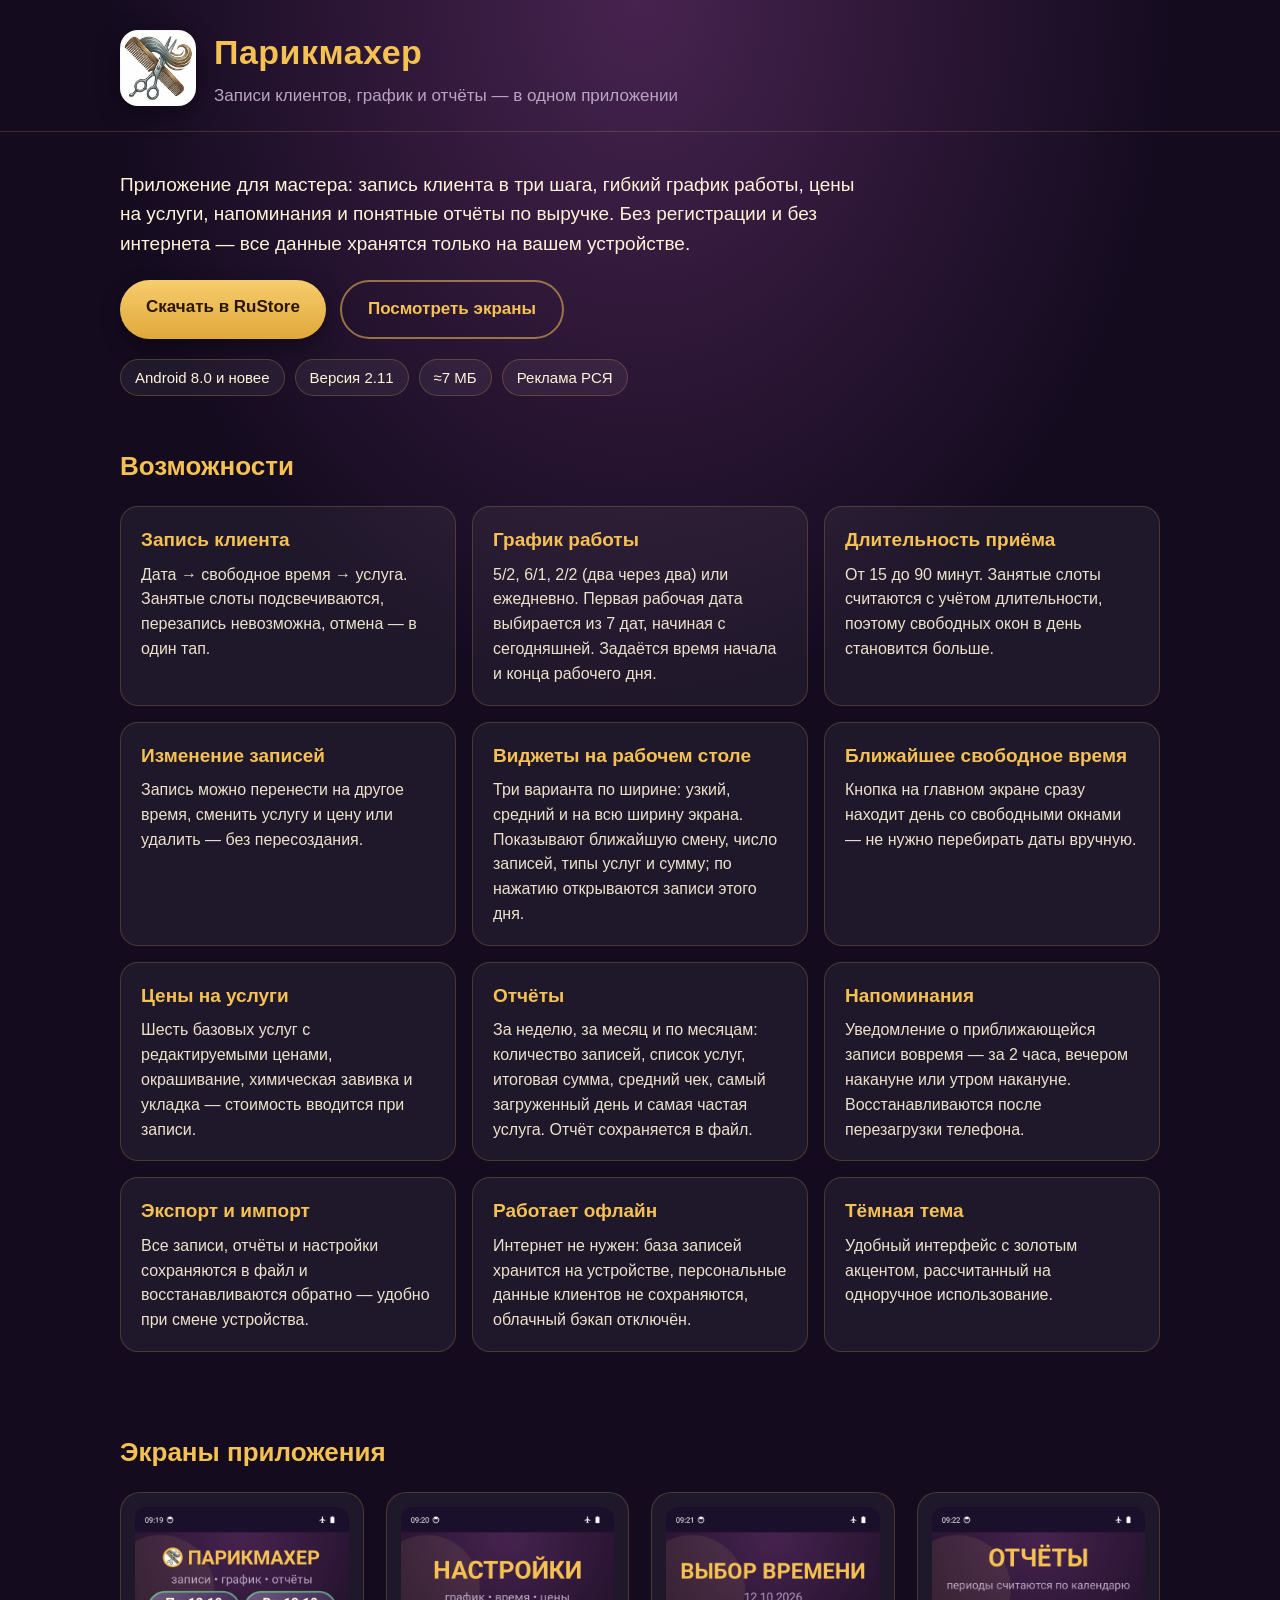
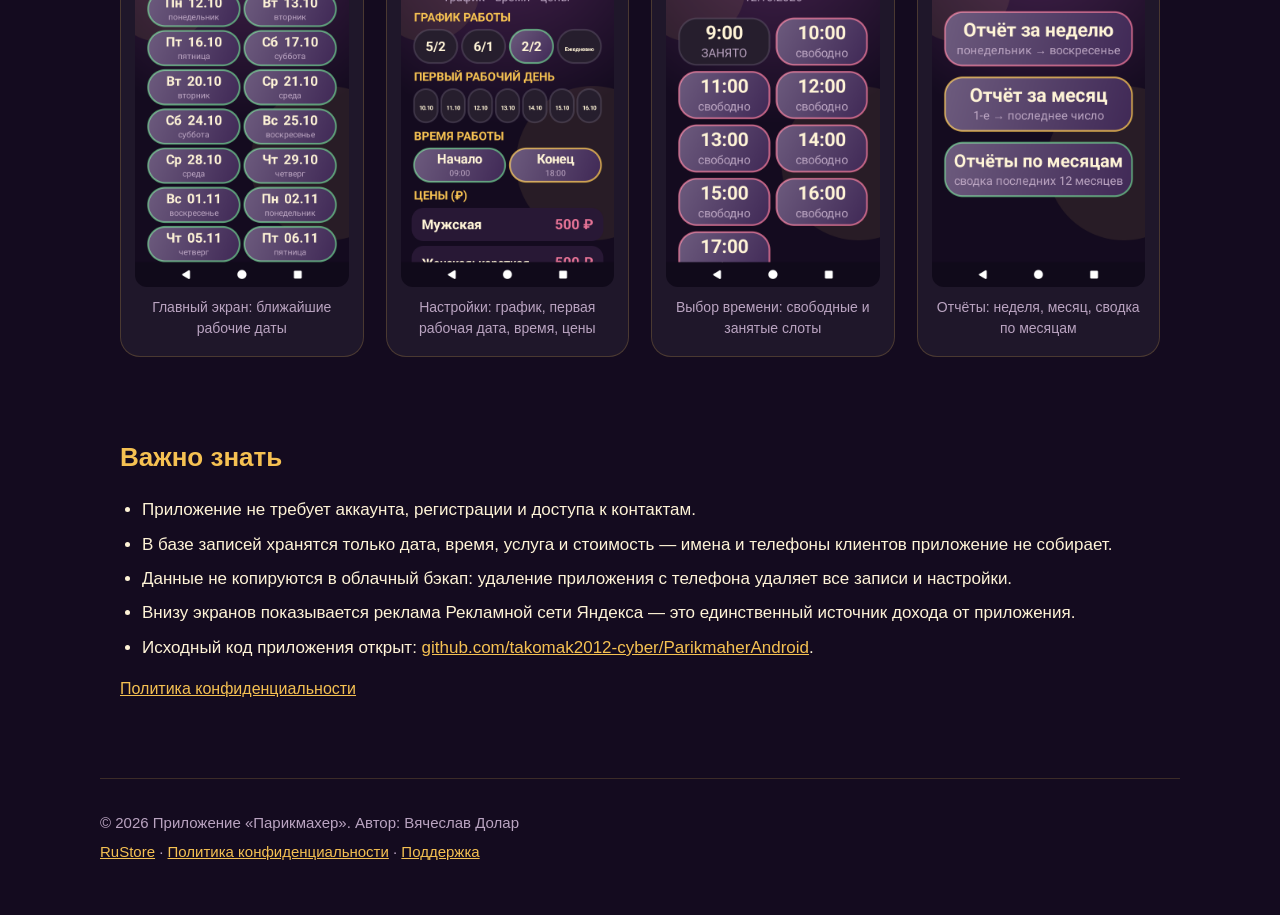
==== index.html @ 381b5c14 "Сайт: версия 2.11, услуга «Укладка»" ====
<!DOCTYPE html>
<html lang="ru">
<head>
<meta charset="utf-8">
<meta name="viewport" content="width=device-width, initial-scale=1">
<title>Парикмахер — записи клиентов, график и отчёты</title>
<meta name="description" content="«Парикмахер» — приложение для мастера: запись клиентов, гибкий график работы (5/2, 6/1, 2/2), цены на услуги, напоминания и отчёты по выручке. Данные хранятся только на устройстве.">
<meta property="og:title" content="Парикмахер — приложение для мастера">
<meta property="og:description" content="Записи клиентов, гибкий график, цены и отчёты по выручке в одном приложении.">
<meta property="og:type" content="website">
<meta property="og:image" content="assets/icon-512.png">
<link rel="icon" href="assets/icon-512.png">
<link rel="stylesheet" href="assets/style.css">
</head>
<body>

<header class="top">
  <div class="wrap top-in">
    <img class="logo" src="assets/icon-512.png" alt="Иконка приложения Парикмахер">
    <div>
      <h1>Парикмахер</h1>
      <p class="tag">Записи клиентов, график и отчёты — в одном приложении</p>
    </div>
  </div>
</header>

<main class="wrap">

  <section class="hero">
    <p class="lead">
      Приложение для мастера: запись клиента в три шага, гибкий график работы,
      цены на услуги, напоминания и понятные отчёты по выручке.
      Без регистрации и без интернета — все данные хранятся только на вашем устройстве.
    </p>
    <div class="cta">
      <a class="btn" href="https://rustore.ru/catalog/app/ru.parikmaher.app" rel="noopener">Скачать в RuStore</a>
      <a class="btn ghost" href="#screens">Посмотреть экраны</a>
    </div>
    <ul class="facts">
      <li>Android 8.0 и новее</li>
      <li>Версия 2.11</li>
      <li>≈7 МБ</li>
      <li>Реклама РСЯ</li>
    </ul>
  </section>

  <section class="block">
    <h2>Возможности</h2>
    <div class="grid">
      <div class="card"><h3>Запись клиента</h3><p>Дата → свободное время → услуга. Занятые слоты подсвечиваются, перезапись невозможна, отмена — в один тап.</p></div>
      <div class="card"><h3>График работы</h3><p>5/2, 6/1, 2/2 (два через два) или ежедневно. Первая рабочая дата выбирается из 7 дат, начиная с сегодняшней. Задаётся время начала и конца рабочего дня.</p></div>
      <div class="card"><h3>Длительность приёма</h3><p>От 15 до 90 минут. Занятые слоты считаются с учётом длительности, поэтому свободных окон в день становится больше.</p></div>
      <div class="card"><h3>Изменение записей</h3><p>Запись можно перенести на другое время, сменить услугу и цену или удалить — без пересоздания.</p></div>
      <div class="card"><h3>Виджеты на рабочем столе</h3><p>Три варианта по ширине: узкий, средний и на всю ширину экрана. Показывают ближайшую смену, число записей, типы услуг и сумму; по нажатию открываются записи этого дня.</p></div>
      <div class="card"><h3>Ближайшее свободное время</h3><p>Кнопка на главном экране сразу находит день со свободными окнами — не нужно перебирать даты вручную.</p></div>
      <div class="card"><h3>Цены на услуги</h3><p>Шесть базовых услуг с редактируемыми ценами, окрашивание, химическая завивка и укладка — стоимость вводится при записи.</p></div>
      <div class="card"><h3>Отчёты</h3><p>За неделю, за месяц и по месяцам: количество записей, список услуг, итоговая сумма, средний чек, самый загруженный день и самая частая услуга. Отчёт сохраняется в файл.</p></div>
      <div class="card"><h3>Напоминания</h3><p>Уведомление о приближающейся записи вовремя — за 2 часа, вечером накануне или утром накануне. Восстанавливаются после перезагрузки телефона.</p></div>
      <div class="card"><h3>Экспорт и импорт</h3><p>Все записи, отчёты и настройки сохраняются в файл и восстанавливаются обратно — удобно при смене устройства.</p></div>
      <div class="card"><h3>Работает офлайн</h3><p>Интернет не нужен: база записей хранится на устройстве, персональные данные клиентов не сохраняются, облачный бэкап отключён.</p></div>
      <div class="card"><h3>Тёмная тема</h3><p>Удобный интерфейс с золотым акцентом, рассчитанный на одноручное использование.</p></div>
    </div>
  </section>

  <section class="block" id="screens">
    <h2>Экраны приложения</h2>
    <div class="shots">
      <figure><img src="assets/screen-main.png" alt="Главный экран: рабочие даты"><figcaption>Главный экран: ближайшие рабочие даты</figcaption></figure>
      <figure><img src="assets/screen-settings.png" alt="Настройки: график, даты, время и цены"><figcaption>Настройки: график, первая рабочая дата, время, цены</figcaption></figure>
      <figure><img src="assets/screen-times.png" alt="Выбор времени записи"><figcaption>Выбор времени: свободные и занятые слоты</figcaption></figure>
      <figure><img src="assets/screen-reports.png" alt="Отчёты по неделе, месяцу и месяцам"><figcaption>Отчёты: неделя, месяц, сводка по месяцам</figcaption></figure>
    </div>
  </section>

  <section class="block about">
    <h2>Важно знать</h2>
    <ul>
      <li>Приложение не требует аккаунта, регистрации и доступа к контактам.</li>
      <li>В базе записей хранятся только дата, время, услуга и стоимость — имена и телефоны клиентов приложение не собирает.</li>
      <li>Данные не копируются в облачный бэкап: удаление приложения с телефона удаляет все записи и настройки.</li>
      <li>Внизу экранов показывается реклама Рекламной сети Яндекса — это единственный источник дохода от приложения.</li>
      <li>Исходный код приложения открыт: <a href="https://github.com/takomak2012-cyber/ParikmaherAndroid" rel="noopener">github.com/takomak2012-cyber/ParikmaherAndroid</a>.</li>
    </ul>
    <p><a href="privacy.html">Политика конфиденциальности</a></p>
  </section>

</main>

<footer class="wrap foot">
  <p>© 2026 Приложение «Парикмахер». Автор: Вячеслав Долар</p>
  <p class="links">
    <a href="https://rustore.ru/catalog/app/ru.parikmaher.app" rel="noopener">RuStore</a> ·
    <a href="privacy.html">Политика конфиденциальности</a> ·
    <a href="https://github.com/takomak2012-cyber/Parikmaher/issues">Поддержка</a>
  </p>
</footer>

</body>
</html>
---- assets/style.css ----
:root{
  --bg:#140b1f;
  --bg2:#281735;
  --gold:#f5c152;
  --cream:#fff4d7;
  --pink:#e87497;
  --green:#69c089;
  --muted:#baa4c1;
}
*{box-sizing:border-box}
html,body{margin:0;padding:0}
body{
  background:radial-gradient(60% 40% at 50% 0%, #47234f 0%, var(--bg) 70%) no-repeat, var(--bg);
  color:var(--cream);
  font-family:-apple-system,BlinkMacSystemFont,"Segoe UI",Roboto,"Helvetica Neue",Arial,sans-serif;
  line-height:1.55;
  -webkit-font-smoothing:antialiased;
}
a{color:var(--gold)}
.wrap{max-width:1080px;margin:0 auto;padding:0 20px}

.top{border-bottom:1px solid rgba(245,193,82,.18);padding:26px 0 22px}
.top-in{display:flex;align-items:center;gap:18px}
.logo{width:76px;height:76px;border-radius:18px;box-shadow:0 6px 24px rgba(0,0,0,.45)}
h1{margin:0;font-size:34px;letter-spacing:.5px;color:var(--gold)}
.tag{margin:4px 0 0;color:var(--muted);font-size:17px}

.hero{padding:38px 0 10px}
.lead{font-size:19px;max-width:760px;margin:0 0 22px}
.cta{display:flex;flex-wrap:wrap;gap:14px;margin:0 0 20px}
.btn{
  display:inline-block;padding:14px 26px;border-radius:999px;text-decoration:none;
  background:linear-gradient(180deg,#f7cd6d,#e0a83a);color:#2a1606;font-weight:700;font-size:17px;
  box-shadow:0 8px 20px rgba(0,0,0,.35);
}
.btn.ghost{background:transparent;color:var(--gold);border:2px solid rgba(245,193,82,.55);box-shadow:none}
.btn:hover{filter:brightness(1.06)}
.facts{list-style:none;display:flex;flex-wrap:wrap;gap:10px;padding:0;margin:0}
.facts li{background:rgba(255,255,255,.06);border:1px solid rgba(245,193,82,.22);border-radius:999px;padding:6px 14px;font-size:15px;color:var(--cream)}

.block{padding:40px 0}
.block h2{font-size:26px;color:var(--gold);margin:0 0 20px}
.grid{display:grid;grid-template-columns:repeat(auto-fit,minmax(260px,1fr));gap:16px}
.card{background:rgba(255,255,255,.05);border:1px solid rgba(245,193,82,.2);border-radius:18px;padding:18px 20px}
.card h3{margin:0 0 8px;font-size:19px;color:var(--gold)}
.card p{margin:0;color:var(--cream);opacity:.92;font-size:16px}

.shots{display:grid;grid-template-columns:repeat(auto-fit,minmax(230px,1fr));gap:22px}
.shots figure{margin:0;background:rgba(255,255,255,.05);border:1px solid rgba(245,193,82,.2);border-radius:20px;padding:14px 14px 16px}
.shots img{width:100%;display:block;border-radius:12px;background:#000}
.shots figcaption{margin-top:10px;font-size:14px;color:var(--muted);text-align:center}

.about ul{margin:0;padding-left:22px}
.about li{margin-bottom:8px;font-size:17px}

.foot{padding:26px 0 46px;color:var(--muted);font-size:15px;border-top:1px solid rgba(245,193,82,.18);margin-top:20px}
.foot p{margin:6px 0}

.prose{max-width:760px;padding:34px 0 10px}
.prose h1{font-size:30px;margin:0 0 18px}
.prose h2{font-size:21px;color:var(--gold);margin:26px 0 10px}
.prose p,.prose li{font-size:17px}
.back{display:inline-block;margin-bottom:10px}

@media (max-width:600px){
  h1{font-size:27px}
  .lead{font-size:17px}
  .block h2{font-size:22px}
}
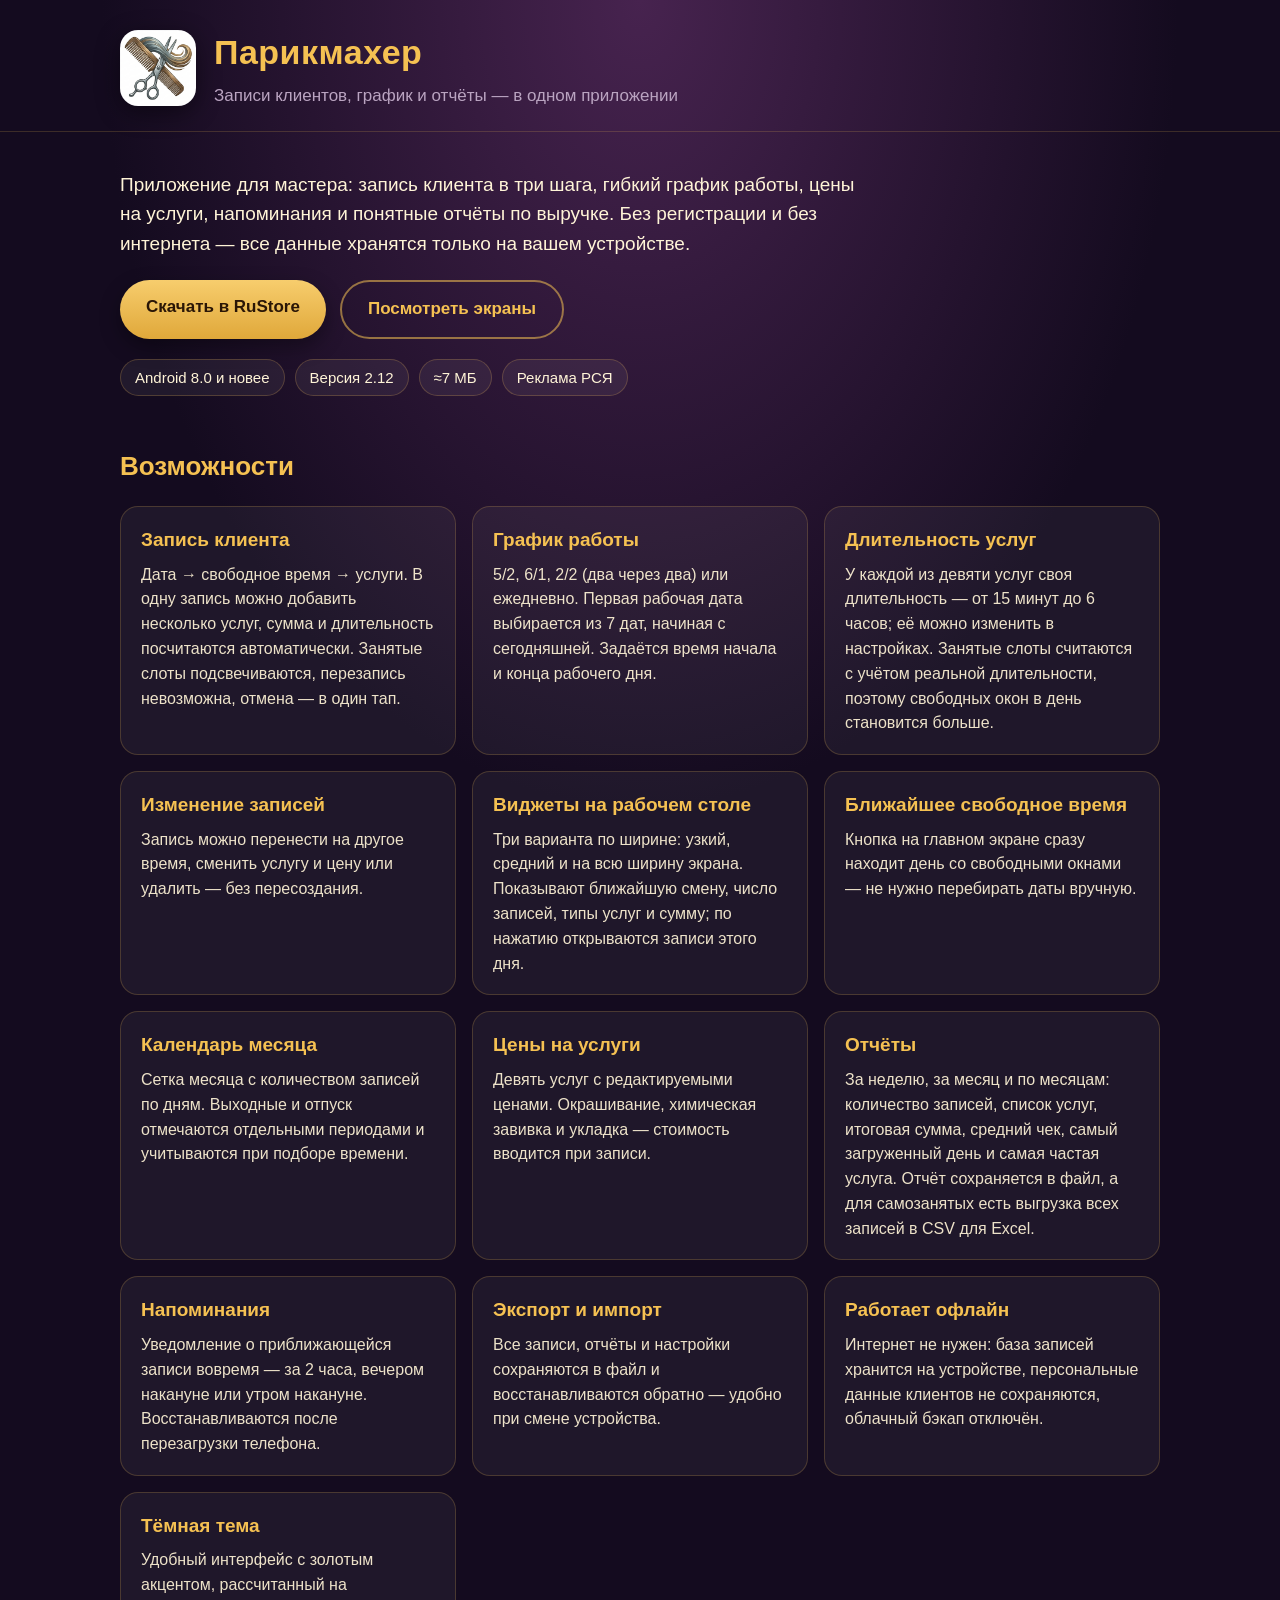
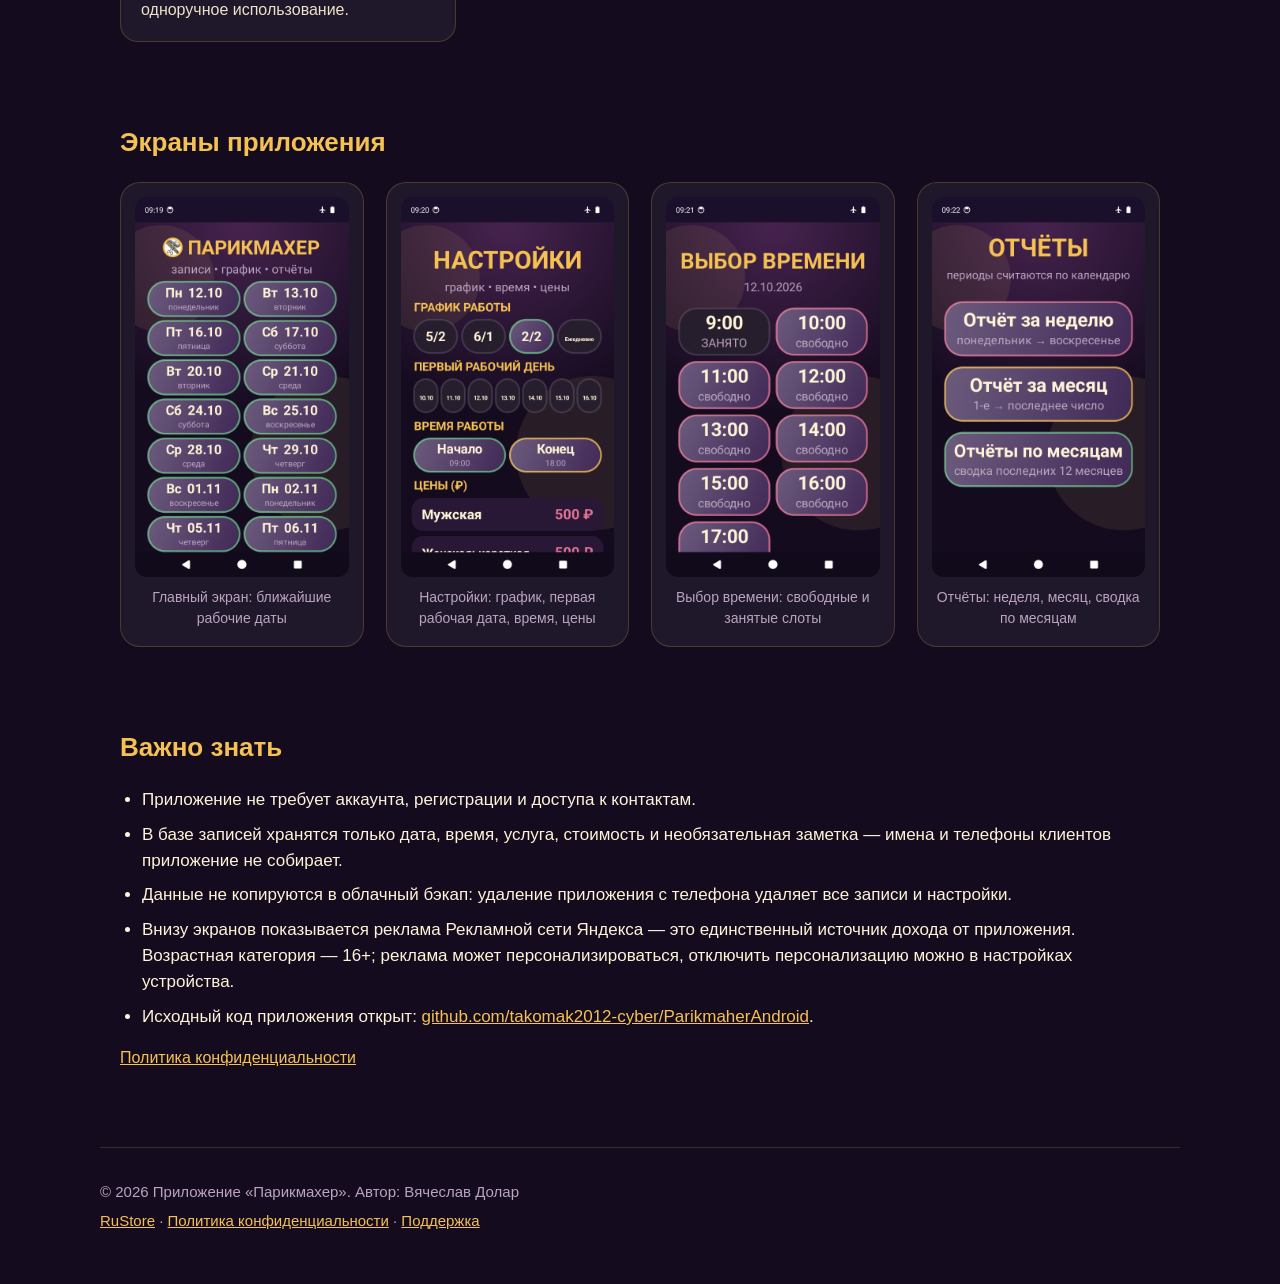
==== commit 5f583839: "Сайт: версия 2.12, услуги с длительностью, 16+" ====
--- a/index.html
+++ b/index.html
@@ -38,7 +38,7 @@
     </div>
     <ul class="facts">
       <li>Android 8.0 и новее</li>
-      <li>Версия 2.11</li>
+      <li>Версия 2.12</li>
       <li>≈7 МБ</li>
       <li>Реклама РСЯ</li>
     </ul>
@@ -47,14 +47,15 @@
   <section class="block">
     <h2>Возможности</h2>
     <div class="grid">
-      <div class="card"><h3>Запись клиента</h3><p>Дата → свободное время → услуга. Занятые слоты подсвечиваются, перезапись невозможна, отмена — в один тап.</p></div>
+      <div class="card"><h3>Запись клиента</h3><p>Дата → свободное время → услуги. В одну запись можно добавить несколько услуг, сумма и длительность посчитаются автоматически. Занятые слоты подсвечиваются, перезапись невозможна, отмена — в один тап.</p></div>
       <div class="card"><h3>График работы</h3><p>5/2, 6/1, 2/2 (два через два) или ежедневно. Первая рабочая дата выбирается из 7 дат, начиная с сегодняшней. Задаётся время начала и конца рабочего дня.</p></div>
-      <div class="card"><h3>Длительность приёма</h3><p>От 15 до 90 минут. Занятые слоты считаются с учётом длительности, поэтому свободных окон в день становится больше.</p></div>
+      <div class="card"><h3>Длительность услуг</h3><p>У каждой из девяти услуг своя длительность — от 15 минут до 6 часов; её можно изменить в настройках. Занятые слоты считаются с учётом реальной длительности, поэтому свободных окон в день становится больше.</p></div>
       <div class="card"><h3>Изменение записей</h3><p>Запись можно перенести на другое время, сменить услугу и цену или удалить — без пересоздания.</p></div>
       <div class="card"><h3>Виджеты на рабочем столе</h3><p>Три варианта по ширине: узкий, средний и на всю ширину экрана. Показывают ближайшую смену, число записей, типы услуг и сумму; по нажатию открываются записи этого дня.</p></div>
       <div class="card"><h3>Ближайшее свободное время</h3><p>Кнопка на главном экране сразу находит день со свободными окнами — не нужно перебирать даты вручную.</p></div>
-      <div class="card"><h3>Цены на услуги</h3><p>Шесть базовых услуг с редактируемыми ценами, окрашивание, химическая завивка и укладка — стоимость вводится при записи.</p></div>
-      <div class="card"><h3>Отчёты</h3><p>За неделю, за месяц и по месяцам: количество записей, список услуг, итоговая сумма, средний чек, самый загруженный день и самая частая услуга. Отчёт сохраняется в файл.</p></div>
+      <div class="card"><h3>Календарь месяца</h3><p>Сетка месяца с количеством записей по дням. Выходные и отпуск отмечаются отдельными периодами и учитываются при подборе времени.</p></div>
+      <div class="card"><h3>Цены на услуги</h3><p>Девять услуг с редактируемыми ценами. Окрашивание, химическая завивка и укладка — стоимость вводится при записи.</p></div>
+      <div class="card"><h3>Отчёты</h3><p>За неделю, за месяц и по месяцам: количество записей, список услуг, итоговая сумма, средний чек, самый загруженный день и самая частая услуга. Отчёт сохраняется в файл, а для самозанятых есть выгрузка всех записей в CSV для Excel.</p></div>
       <div class="card"><h3>Напоминания</h3><p>Уведомление о приближающейся записи вовремя — за 2 часа, вечером накануне или утром накануне. Восстанавливаются после перезагрузки телефона.</p></div>
       <div class="card"><h3>Экспорт и импорт</h3><p>Все записи, отчёты и настройки сохраняются в файл и восстанавливаются обратно — удобно при смене устройства.</p></div>
       <div class="card"><h3>Работает офлайн</h3><p>Интернет не нужен: база записей хранится на устройстве, персональные данные клиентов не сохраняются, облачный бэкап отключён.</p></div>
@@ -76,9 +77,9 @@
     <h2>Важно знать</h2>
     <ul>
       <li>Приложение не требует аккаунта, регистрации и доступа к контактам.</li>
-      <li>В базе записей хранятся только дата, время, услуга и стоимость — имена и телефоны клиентов приложение не собирает.</li>
+      <li>В базе записей хранятся только дата, время, услуга, стоимость и необязательная заметка — имена и телефоны клиентов приложение не собирает.</li>
       <li>Данные не копируются в облачный бэкап: удаление приложения с телефона удаляет все записи и настройки.</li>
-      <li>Внизу экранов показывается реклама Рекламной сети Яндекса — это единственный источник дохода от приложения.</li>
+      <li>Внизу экранов показывается реклама Рекламной сети Яндекса — это единственный источник дохода от приложения. Возрастная категория — 16+; реклама может персонализироваться, отключить персонализацию можно в настройках устройства.</li>
       <li>Исходный код приложения открыт: <a href="https://github.com/takomak2012-cyber/ParikmaherAndroid" rel="noopener">github.com/takomak2012-cyber/ParikmaherAndroid</a>.</li>
     </ul>
     <p><a href="privacy.html">Политика конфиденциальности</a></p>
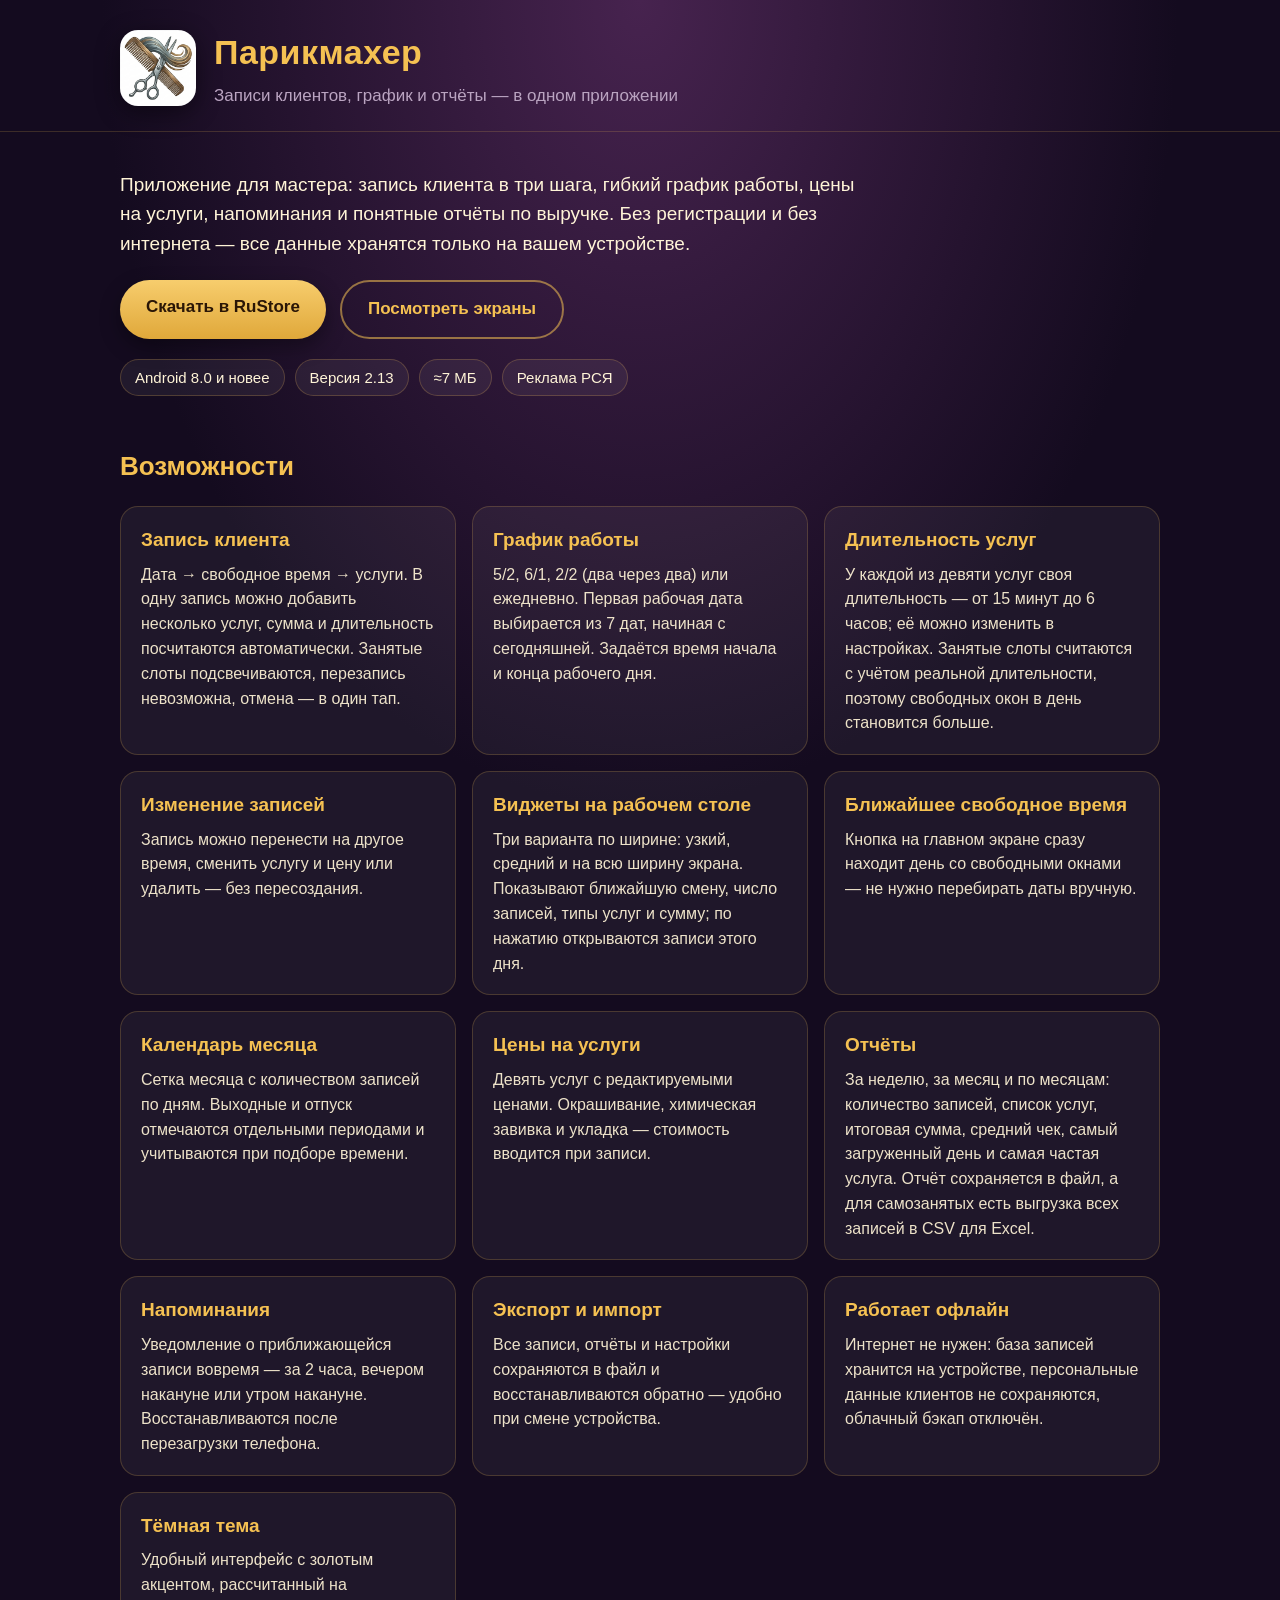
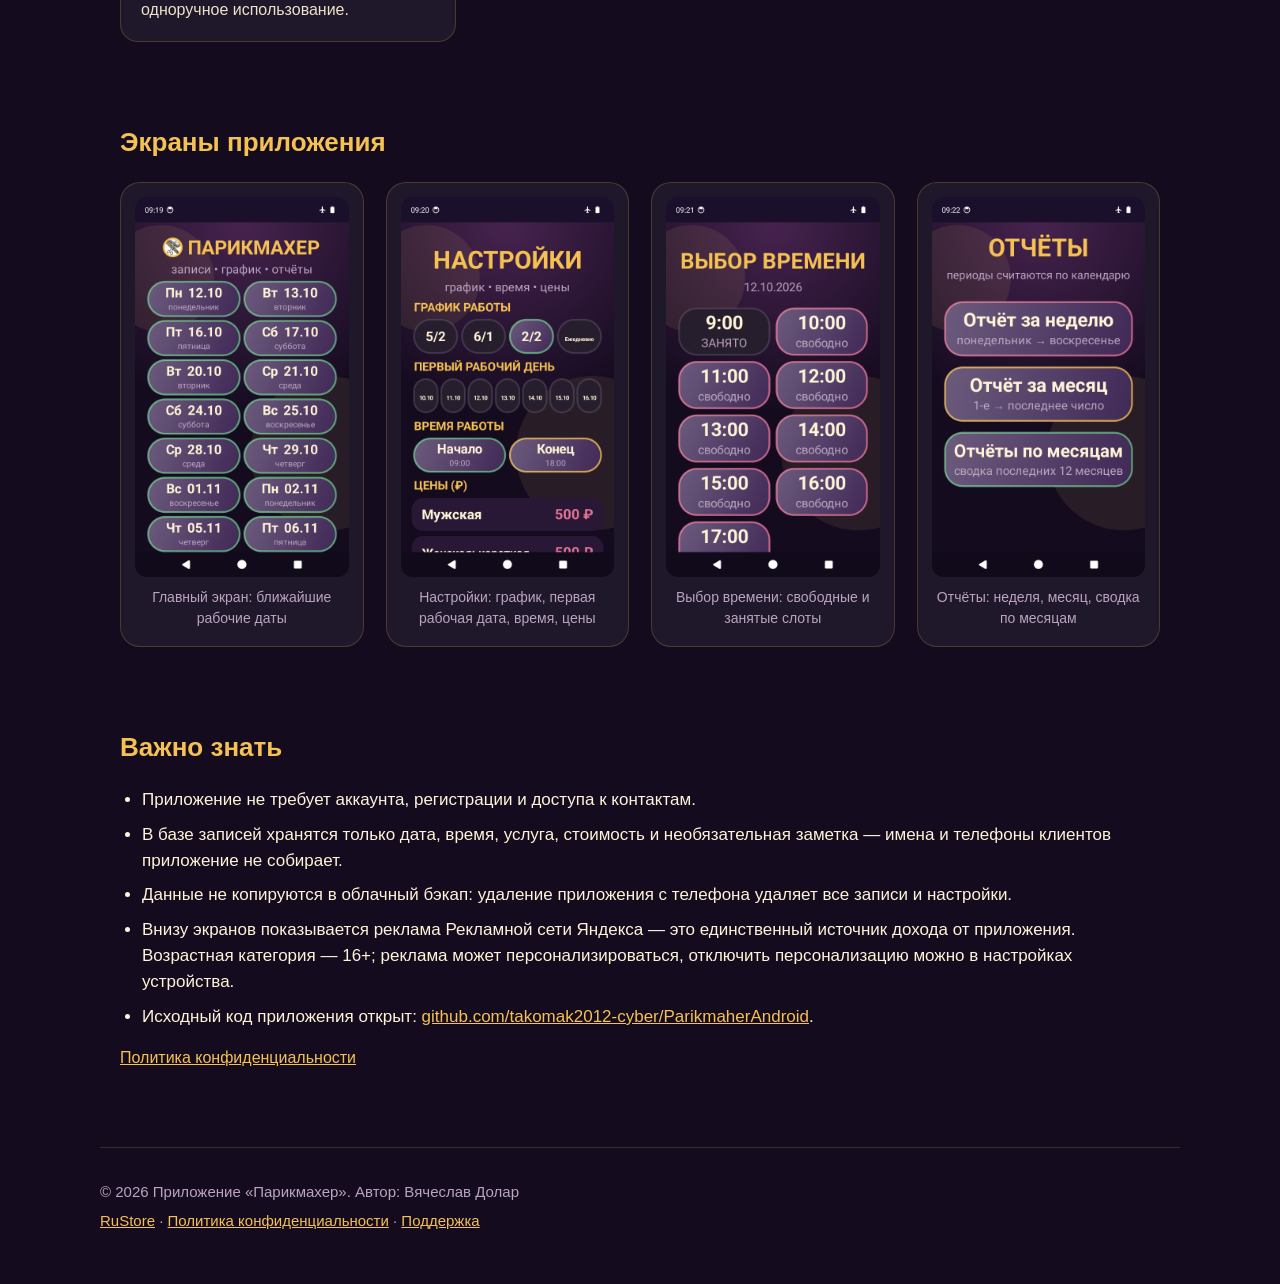
==== commit 03e2c74b: "Сайт: версия 2.13" ====
--- a/index.html
+++ b/index.html
@@ -38,7 +38,7 @@
     </div>
     <ul class="facts">
       <li>Android 8.0 и новее</li>
-      <li>Версия 2.12</li>
+      <li>Версия 2.13</li>
       <li>≈7 МБ</li>
       <li>Реклама РСЯ</li>
     </ul>
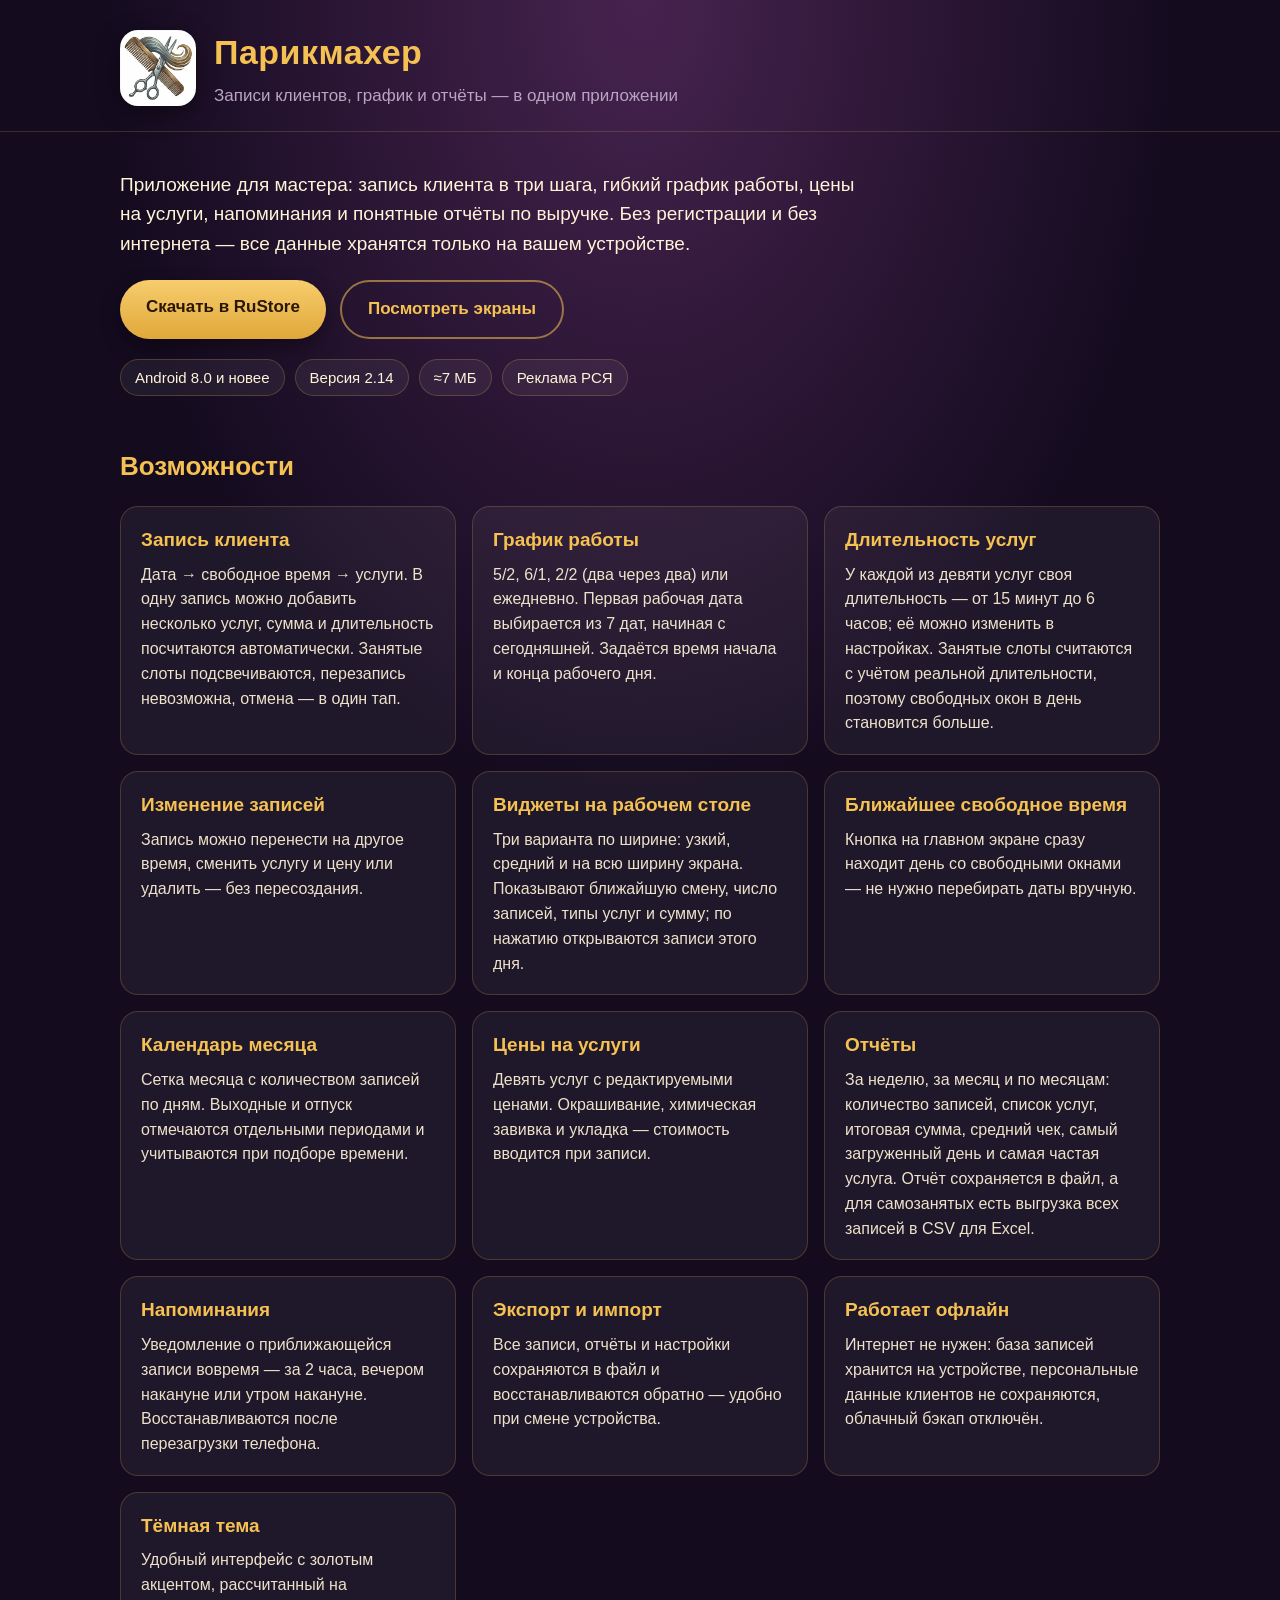
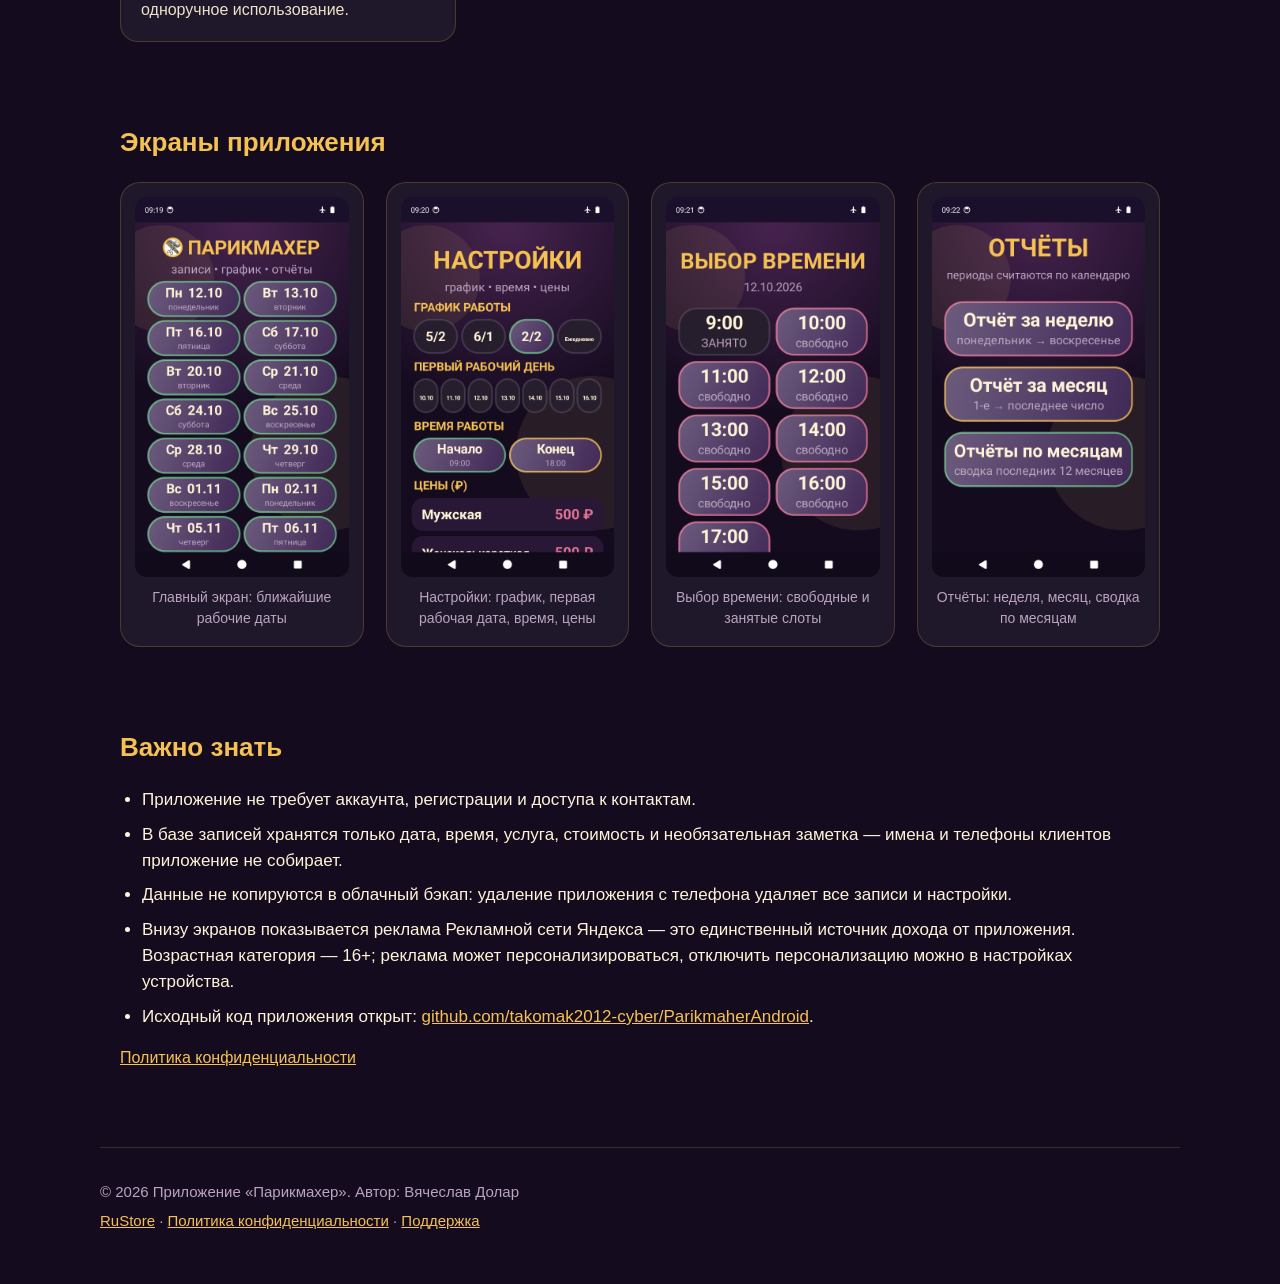
==== commit 2f0ccc31: "Сайт: версия 2.14" ====
--- a/index.html
+++ b/index.html
@@ -38,7 +38,7 @@
     </div>
     <ul class="facts">
       <li>Android 8.0 и новее</li>
-      <li>Версия 2.13</li>
+      <li>Версия 2.14</li>
       <li>≈7 МБ</li>
       <li>Реклама РСЯ</li>
     </ul>
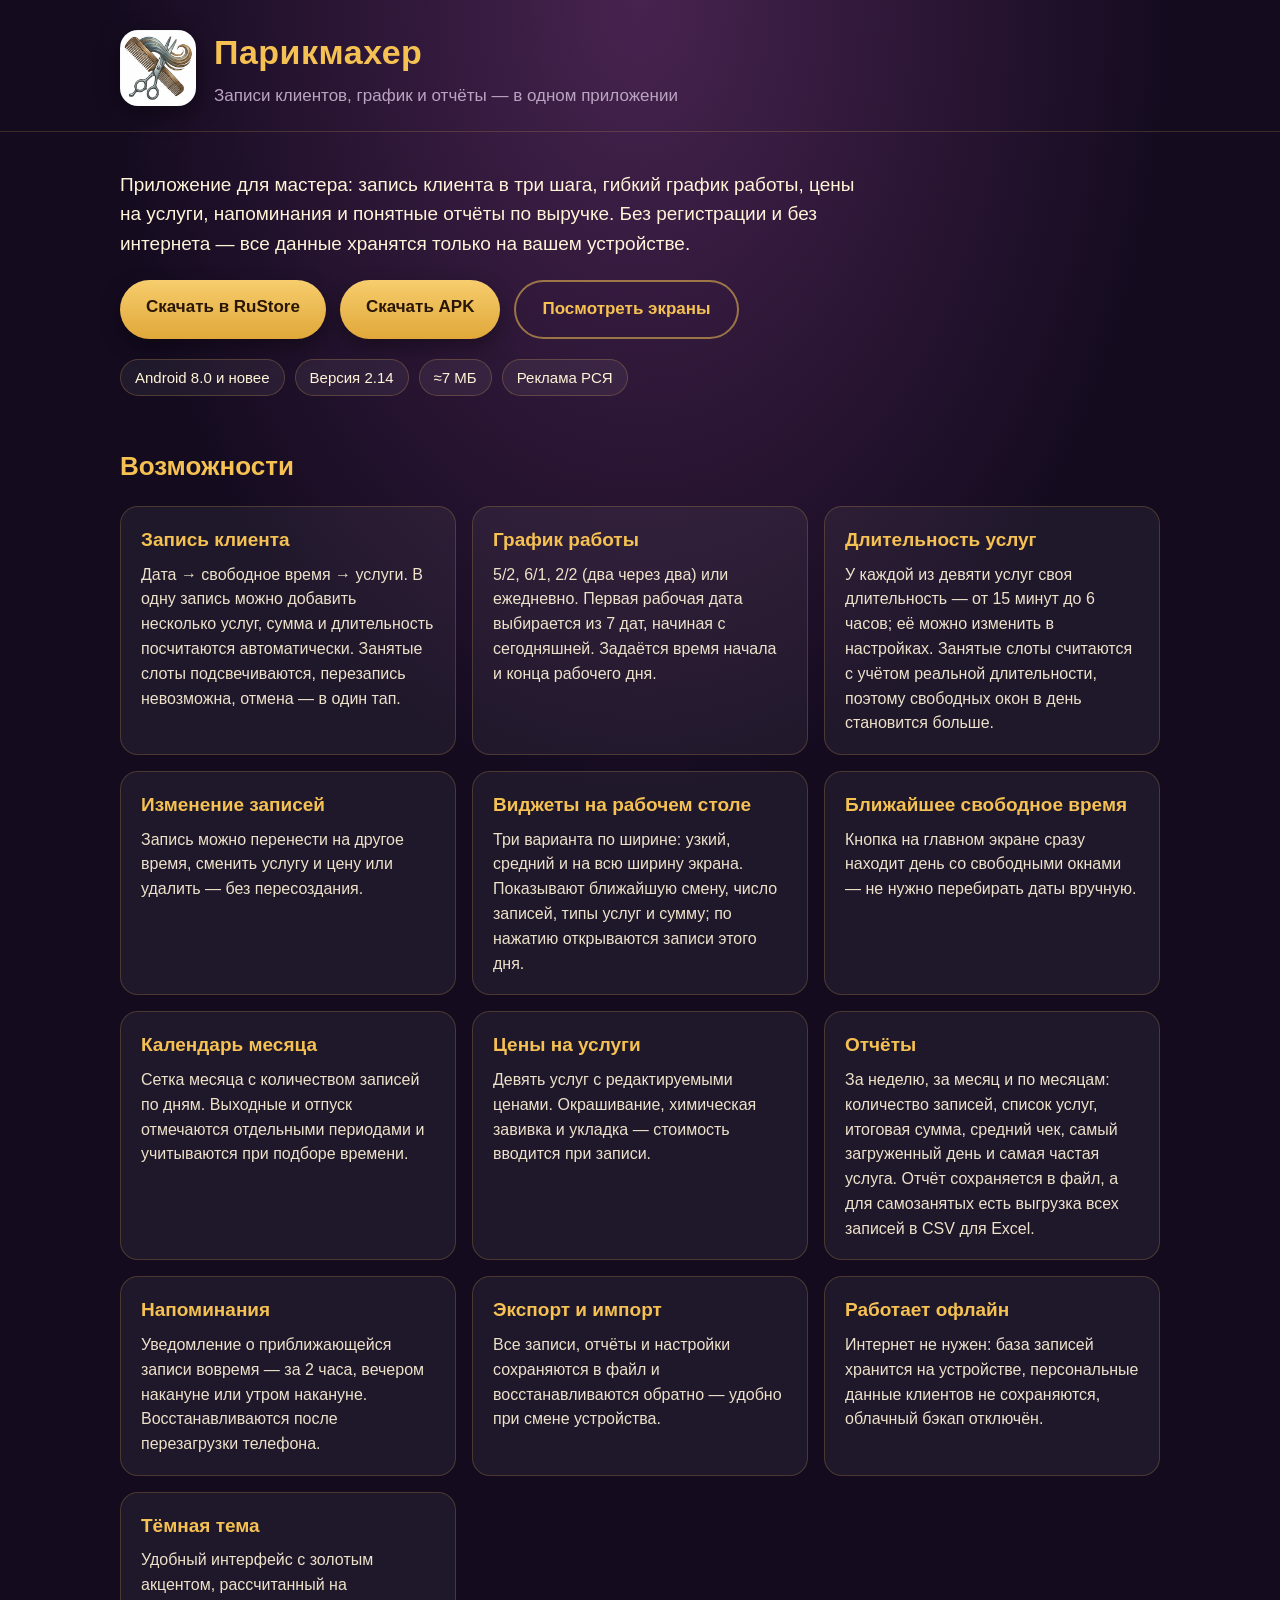
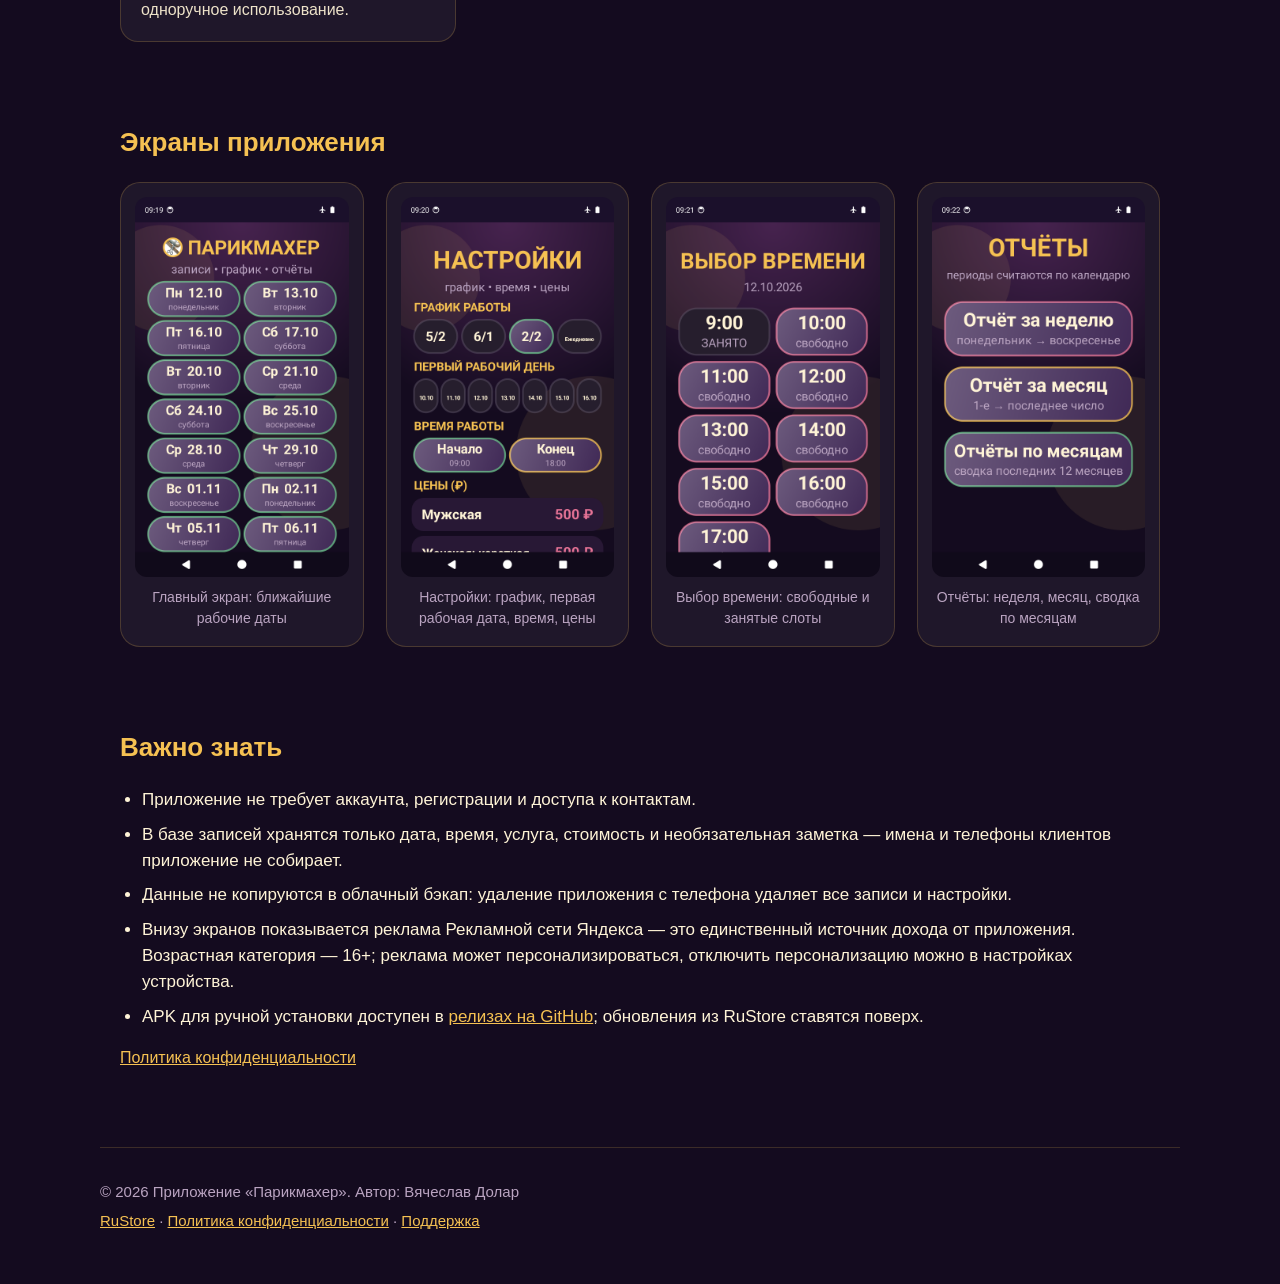
==== commit dfb1838b: "Сайт: кнопка скачивания APK, без ссылки на исходники" ====
--- a/index.html
+++ b/index.html
@@ -34,6 +34,7 @@
     </p>
     <div class="cta">
       <a class="btn" href="https://rustore.ru/catalog/app/ru.parikmaher.app" rel="noopener">Скачать в RuStore</a>
+      <a class="btn" href="https://github.com/takomak2012-cyber/Parikmaher/releases/latest/download/Parikmaher.apk" rel="noopener">Скачать APK</a>
       <a class="btn ghost" href="#screens">Посмотреть экраны</a>
     </div>
     <ul class="facts">
@@ -80,7 +81,7 @@
       <li>В базе записей хранятся только дата, время, услуга, стоимость и необязательная заметка — имена и телефоны клиентов приложение не собирает.</li>
       <li>Данные не копируются в облачный бэкап: удаление приложения с телефона удаляет все записи и настройки.</li>
       <li>Внизу экранов показывается реклама Рекламной сети Яндекса — это единственный источник дохода от приложения. Возрастная категория — 16+; реклама может персонализироваться, отключить персонализацию можно в настройках устройства.</li>
-      <li>Исходный код приложения открыт: <a href="https://github.com/takomak2012-cyber/ParikmaherAndroid" rel="noopener">github.com/takomak2012-cyber/ParikmaherAndroid</a>.</li>
+      <li>APK для ручной установки доступен в <a href="https://github.com/takomak2012-cyber/Parikmaher/releases/latest" rel="noopener">релизах на GitHub</a>; обновления из RuStore ставятся поверх.</li>
     </ul>
     <p><a href="privacy.html">Политика конфиденциальности</a></p>
   </section>
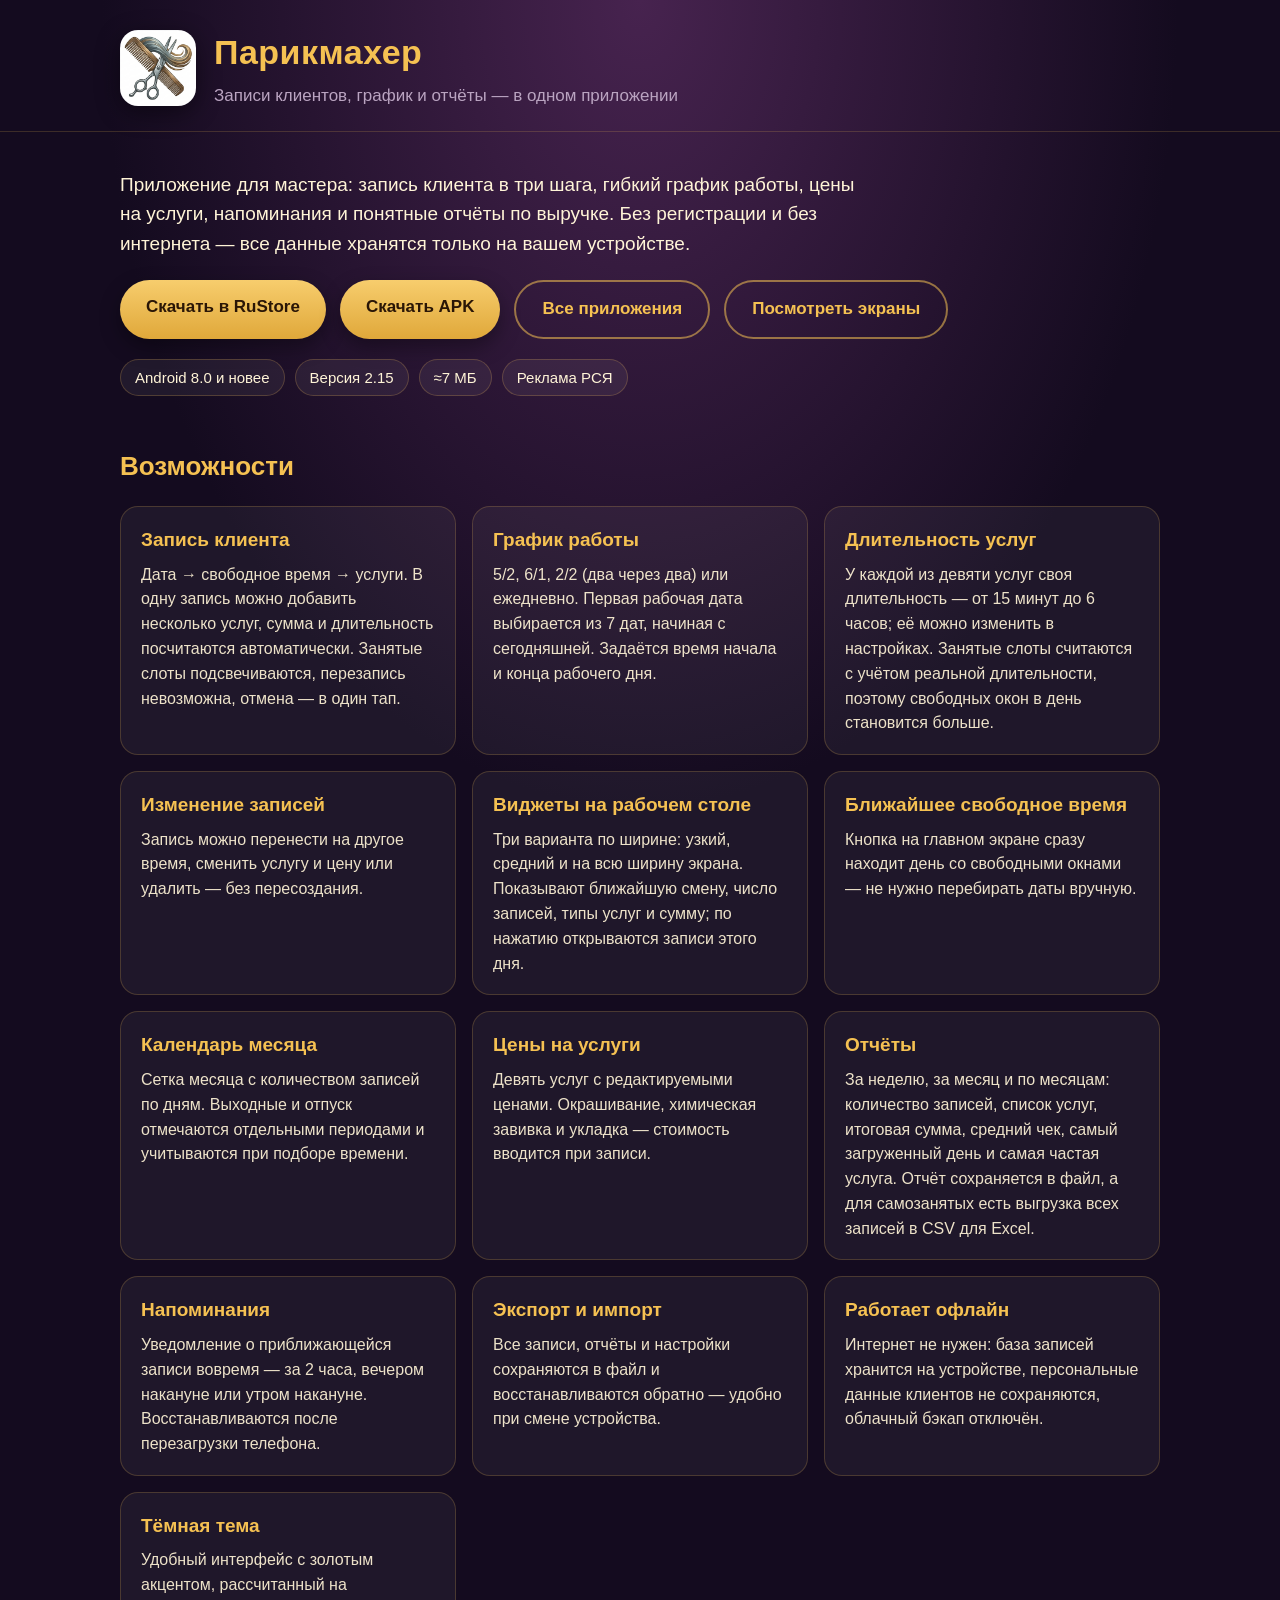
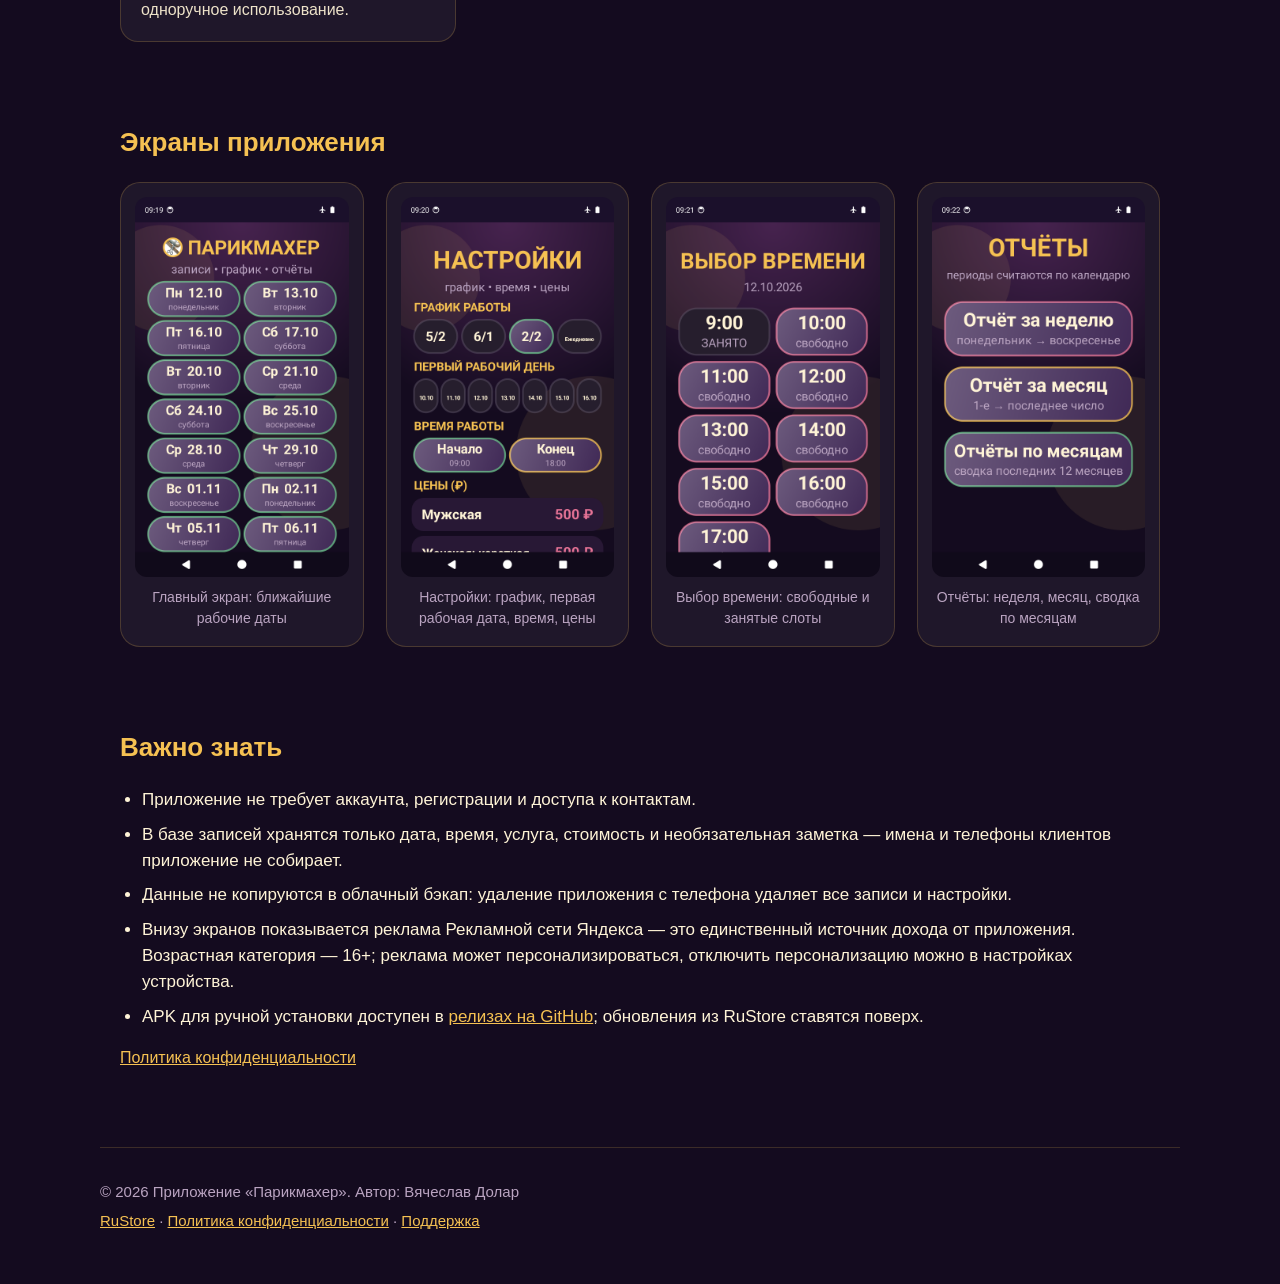
==== commit 5656969f: "Сайт: версия 2.15, кнопка «Все приложения»" ====
--- a/index.html
+++ b/index.html
@@ -35,11 +35,12 @@
     <div class="cta">
       <a class="btn" href="https://rustore.ru/catalog/app/ru.parikmaher.app" rel="noopener">Скачать в RuStore</a>
       <a class="btn" href="https://github.com/takomak2012-cyber/Parikmaher/releases/latest/download/Parikmaher.apk" rel="noopener">Скачать APK</a>
+      <a class="btn ghost" href="https://takomak2012-cyber.github.io/" rel="noopener">Все приложения</a>
       <a class="btn ghost" href="#screens">Посмотреть экраны</a>
     </div>
     <ul class="facts">
       <li>Android 8.0 и новее</li>
-      <li>Версия 2.14</li>
+      <li>Версия 2.15</li>
       <li>≈7 МБ</li>
       <li>Реклама РСЯ</li>
     </ul>
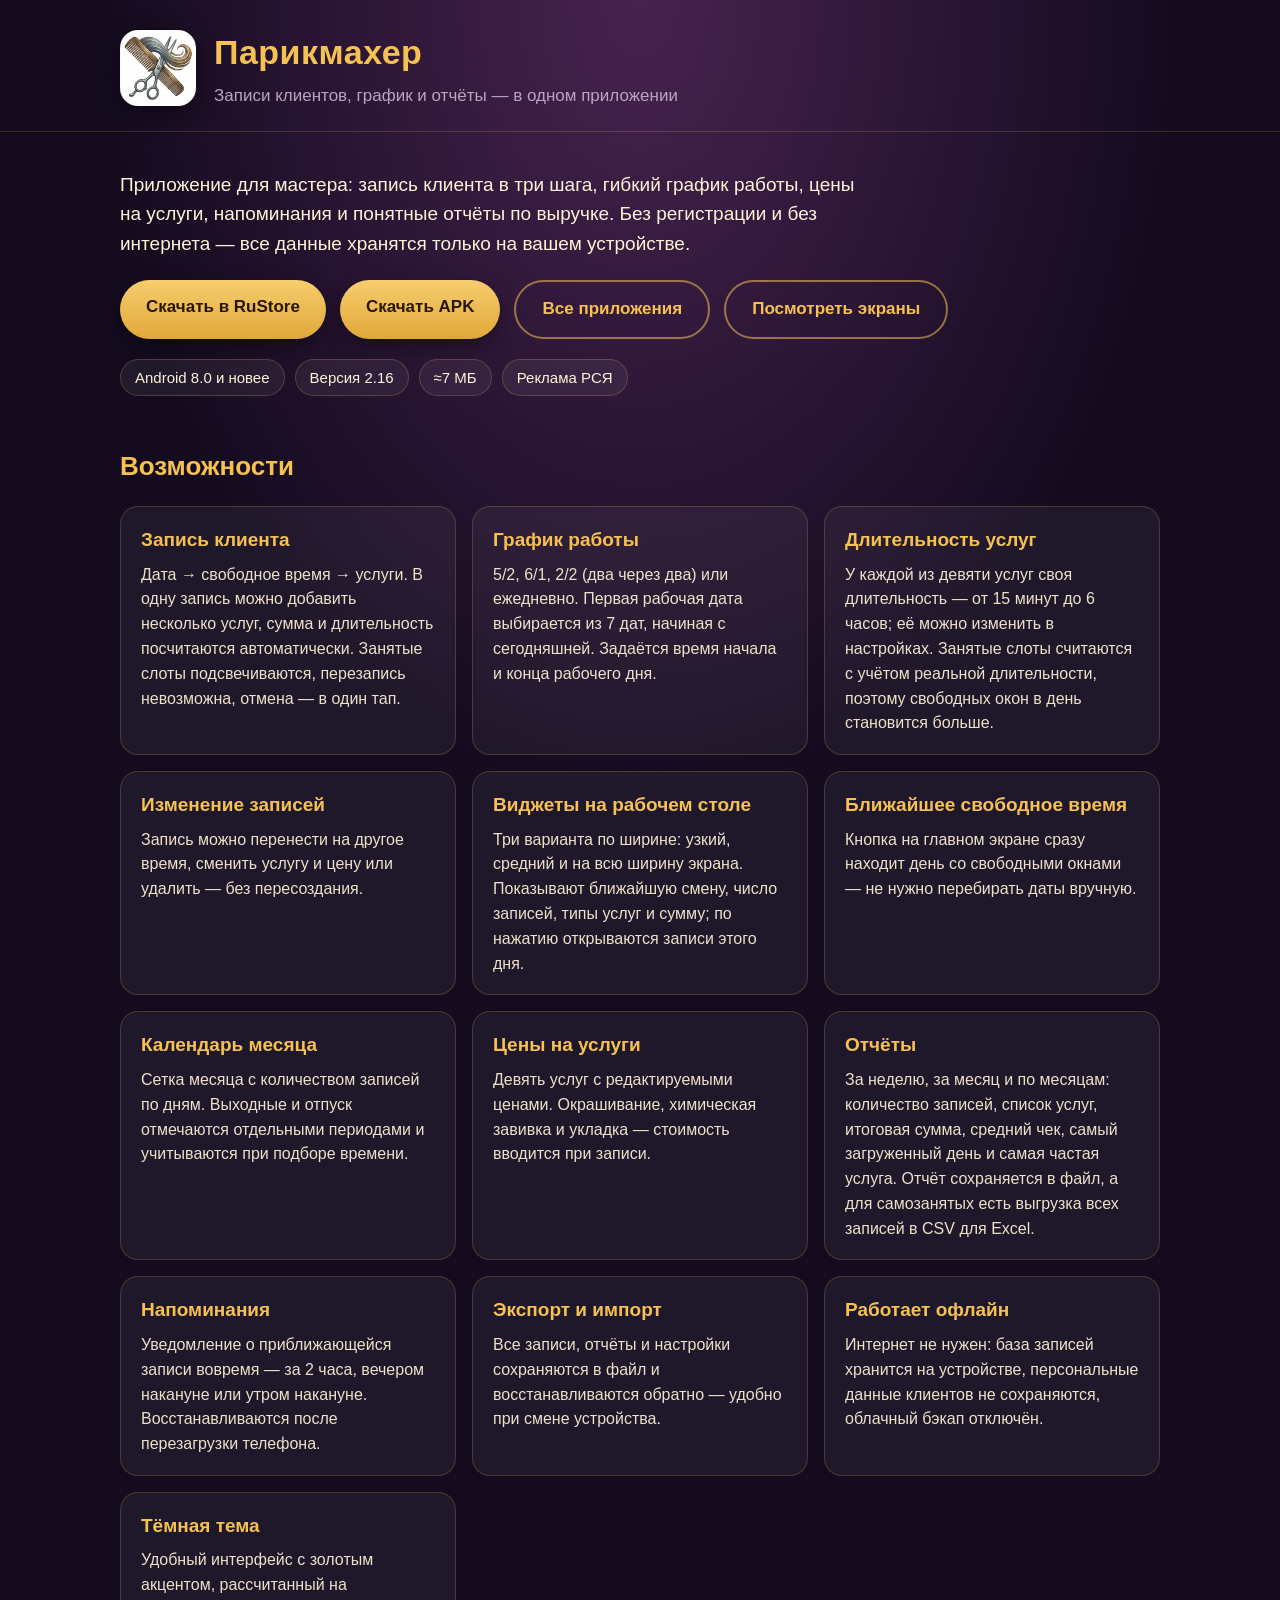
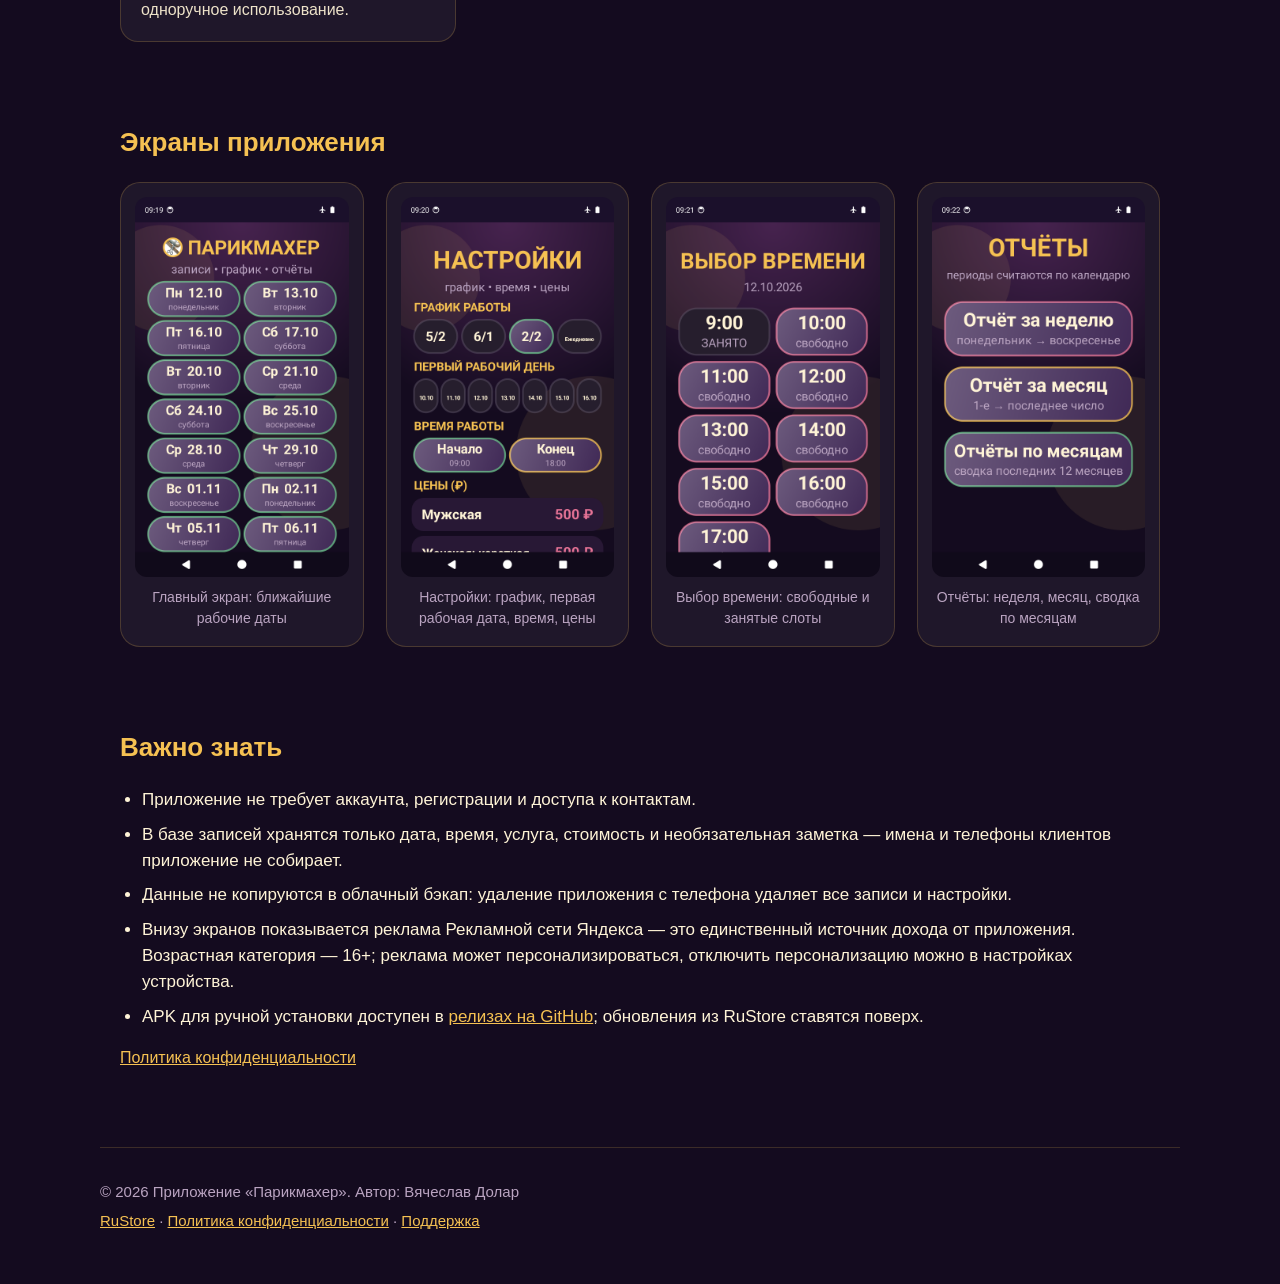
==== commit d5973f91: "Сайт: версия 2.16 и APK 2.16" ====
--- a/index.html
+++ b/index.html
@@ -34,13 +34,13 @@
     </p>
     <div class="cta">
       <a class="btn" href="https://rustore.ru/catalog/app/ru.parikmaher.app" rel="noopener">Скачать в RuStore</a>
-      <a class="btn" href="https://github.com/takomak2012-cyber/Parikmaher/releases/latest/download/Parikmaher.apk" rel="noopener">Скачать APK</a>
+      <a class="btn" href="https://github.com/takomak2012-cyber/Parikmaher/releases/download/v2.16/Parikmaher_v2.16.apk" rel="noopener">Скачать APK</a>
       <a class="btn ghost" href="https://takomak2012-cyber.github.io/" rel="noopener">Все приложения</a>
       <a class="btn ghost" href="#screens">Посмотреть экраны</a>
     </div>
     <ul class="facts">
       <li>Android 8.0 и новее</li>
-      <li>Версия 2.15</li>
+      <li>Версия 2.16</li>
       <li>≈7 МБ</li>
       <li>Реклама РСЯ</li>
     </ul>
